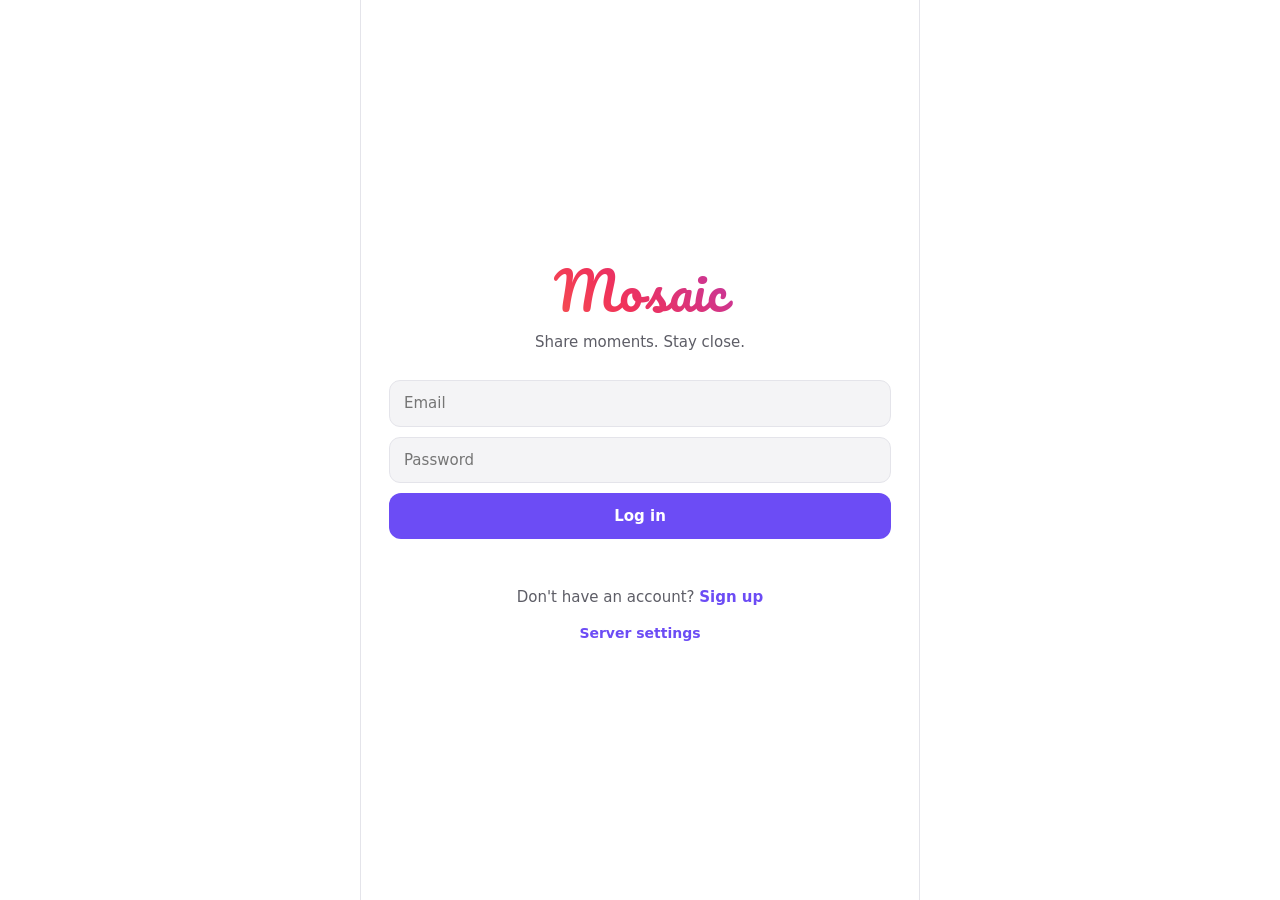
==== mosaic/index.html @ fe1a3946 "Add Mosaic web app Co-Authored-By: Claude Opus 5.5 <noreply@anthropic.com> Claude-Session: https://c" ====
<!doctype html>
<html lang="en">
<head>
  <meta charset="utf-8">
  <meta name="viewport" content="width=device-width, initial-scale=1, maximum-scale=1, user-scalable=no, viewport-fit=cover">
  <meta name="theme-color" content="#ffffff">
  <title>Mosaic</title>
  <style>@font-face { font-family: "Pacifico"; src: url("fonts/pacifico.woff2") format("woff2"); font-display: swap; }</style>
  <link rel="stylesheet" href="app.css">
</head>
<body>
  <div id="app"></div>
  <script src="config.js"></script>
  <script src="lib/supabase.js"></script>
  <script src="js/util.js"></script>
  <script src="js/api-demo.js"></script>
  <script src="js/api-supabase.js"></script>
  <script src="js/app.js"></script>
</body>
</html>
---- mosaic/app.css ----
:root {
  --bg: #ffffff;
  --bg2: #f4f4f6;
  --bg3: #e9e9ee;
  --fg: #111114;
  --fg2: #5d5d66;
  --fg3: #9a9aa4;
  --line: #e4e4ea;
  --accent: #6c4cf5;
  --accent-fg: #ffffff;
  --like: #f0325a;
  --bubble-me: linear-gradient(135deg, #7b5cff, #b14cf0);
  --bubble-them: #efeff3;
  --brand: linear-gradient(45deg, #ff8a3d, #f0325a 45%, #8f3cf2);
  --shadow: 0 8px 30px rgba(0,0,0,.12);
  --safe-top: env(safe-area-inset-top, 0px);
  --safe-bottom: env(safe-area-inset-bottom, 0px);
  color-scheme: light;
}
@media (prefers-color-scheme: dark) {
  :root:not([data-theme="light"]) {
    --bg: #0b0b0d; --bg2: #18181c; --bg3: #26262c; --fg: #f3f3f6; --fg2: #a9a9b3; --fg3: #6d6d77;
    --line: #26262c; --bubble-them: #26262c; --shadow: 0 8px 30px rgba(0,0,0,.5); color-scheme: dark;
  }
}
:root[data-theme="dark"] {
  --bg: #0b0b0d; --bg2: #18181c; --bg3: #26262c; --fg: #f3f3f6; --fg2: #a9a9b3; --fg3: #6d6d77;
  --line: #26262c; --bubble-them: #26262c; --shadow: 0 8px 30px rgba(0,0,0,.5); color-scheme: dark;
}

* { box-sizing: border-box; -webkit-tap-highlight-color: transparent; }
html, body { margin: 0; height: 100%; background: var(--bg); color: var(--fg); overflow: hidden;
  font: 15px/1.35 Roboto, system-ui, -apple-system, "Segoe UI", sans-serif; overscroll-behavior: none; }
button { font: inherit; color: inherit; background: none; border: 0; padding: 0; cursor: pointer; }
input, textarea { font: inherit; color: var(--fg); }
img { display: block; }
a { color: inherit; }
.hidden { display: none !important; }

#app { position: fixed; inset: 0; max-width: 560px; margin: 0 auto; background: var(--bg); overflow: hidden; }
@media (min-width: 600px) { #app { border-left: 1px solid var(--line); border-right: 1px solid var(--line); } }

/* Screens */
.screen { position: absolute; inset: 0; display: flex; flex-direction: column; background: var(--bg);
  padding-top: var(--safe-top); }
.screen.push { animation: slideIn .22s ease-out; }
.screen.pop { animation: slideOut .18s ease-in forwards; }
@keyframes slideIn { from { transform: translateX(30%); opacity: .4 } to { transform: none; opacity: 1 } }
@keyframes slideOut { to { transform: translateX(30%); opacity: 0 } }
.scroll { flex: 1; overflow-y: auto; overflow-x: hidden; -webkit-overflow-scrolling: touch; }

.topbar { height: 54px; display: flex; align-items: center; gap: 8px; padding: 0 8px 0 12px; flex-shrink: 0;
  border-bottom: 1px solid var(--line); }
.topbar.plain { border-bottom-color: transparent; }
.topbar h1 { font-size: 18px; font-weight: 700; margin: 0; flex: 1; min-width: 0; overflow: hidden; text-overflow: ellipsis; white-space: nowrap; }
.logo { font-family: "Pacifico", "Brush Script MT", cursive; font-weight: 400; font-size: 26px !important;
  background: var(--brand); -webkit-background-clip: text; background-clip: text; color: transparent; letter-spacing: .5px; }
.iconbtn { width: 42px; height: 42px; display: grid; place-items: center; border-radius: 50%; position: relative; flex-shrink: 0; }
.iconbtn:active { background: var(--bg2); }
.iconbtn svg { width: 26px; height: 26px; }
.badge { position: absolute; top: 4px; right: 3px; min-width: 18px; height: 18px; padding: 0 5px; border-radius: 9px;
  background: var(--like); color: #fff; font-size: 11px; font-weight: 700; display: grid; place-items: center; border: 2px solid var(--bg); }
.dot { position: absolute; bottom: 3px; left: 50%; width: 5px; height: 5px; margin-left: -2.5px; border-radius: 50%; background: var(--like); }

svg.i { fill: none; stroke: currentColor; stroke-width: 1.9; stroke-linecap: round; stroke-linejoin: round; }
svg.i.filled { fill: currentColor; }

/* Tab bar */
.tabbar { display: flex; border-top: 1px solid var(--line); padding-bottom: var(--safe-bottom); background: var(--bg); flex-shrink: 0; }
.tabbar button { flex: 1; height: 54px; display: grid; place-items: center; position: relative; color: var(--fg); }
.tabbar button svg { width: 27px; height: 27px; }
.tabbar .av { width: 28px; height: 28px; }
.tabbar button.on .av { outline: 2px solid var(--fg); outline-offset: 1px; }

/* Avatars */
.av { border-radius: 50%; object-fit: cover; background: var(--bg3); flex-shrink: 0; width: 36px; height: 36px; }
.av.s24 { width: 24px; height: 24px; } .av.s32 { width: 32px; height: 32px; } .av.s44 { width: 44px; height: 44px; }
.av.s56 { width: 56px; height: 56px; } .av.s86 { width: 86px; height: 86px; }
.ring { padding: 2.5px; border-radius: 50%; background: var(--brand); display: inline-block; }
.ring.seen { background: var(--bg3); }
.ring > .av { border: 2.5px solid var(--bg); display: block; }

/* Stories tray */
.stories { display: flex; gap: 14px; padding: 10px 12px 12px; overflow-x: auto; border-bottom: 1px solid var(--line); scrollbar-width: none; }
.stories::-webkit-scrollbar { display: none; }
.story { display: flex; flex-direction: column; align-items: center; gap: 4px; width: 70px; flex-shrink: 0; }
.story .av { width: 62px; height: 62px; }
.story span { font-size: 12px; max-width: 70px; overflow: hidden; text-overflow: ellipsis; white-space: nowrap; color: var(--fg2); }
.story .plus { position: absolute; right: -2px; bottom: -2px; width: 22px; height: 22px; border-radius: 50%; background: var(--accent);
  color: #fff; display: grid; place-items: center; border: 2.5px solid var(--bg); font-weight: 700; font-size: 15px; line-height: 1; }

/* Post */
.post { border-bottom: 1px solid var(--line); padding-bottom: 10px; }
.post-h { display: flex; align-items: center; gap: 10px; padding: 9px 6px 9px 12px; }
.post-h .who { flex: 1; min-width: 0; }
.uname { font-weight: 650; }
.sub { font-size: 12.5px; color: var(--fg2); }
.media { position: relative; background: var(--bg2); user-select: none; }
.media img { width: 100%; aspect-ratio: 1 / 1; object-fit: cover; }
.burst { position: absolute; left: 50%; top: 50%; width: 96px; height: 96px; margin: -48px; color: #fff; pointer-events: none;
  filter: drop-shadow(0 4px 14px rgba(0,0,0,.35)); animation: burst .8s ease-out forwards; }
@keyframes burst { 0% { transform: scale(0); opacity: 0 } 15% { transform: scale(1.15); opacity: 1 } 30% { transform: scale(.95) } 45%, 75% { transform: scale(1); opacity: 1 } 100% { transform: scale(.6) translateY(-30px); opacity: 0 } }
.actions { display: flex; align-items: center; padding: 4px 4px 0; }
.actions .iconbtn svg { width: 26px; height: 26px; }
.actions .spacer { flex: 1; }
.liked { color: var(--like); }
.liked svg { animation: pop .35s ease; }
@keyframes pop { 40% { transform: scale(1.3) } }
.post .meta { padding: 0 14px; display: flex; flex-direction: column; gap: 3px; }
.post .meta .muted { color: var(--fg2); }
.caption { white-space: pre-wrap; word-wrap: break-word; }
.time { font-size: 11.5px; color: var(--fg3); text-transform: uppercase; letter-spacing: .3px; }
.mention { color: var(--accent); font-weight: 500; }

/* Grids */
.grid { display: grid; grid-template-columns: repeat(3, 1fr); gap: 2px; }
.grid button { aspect-ratio: 1; overflow: hidden; background: var(--bg2); }
.grid img { width: 100%; height: 100%; object-fit: cover; }

/* Profile */
.prof { padding: 14px 16px 6px; }
.prof-top { display: flex; align-items: center; gap: 22px; }
.counts { flex: 1; display: flex; justify-content: space-around; text-align: center; }
.counts b { display: block; font-size: 17px; }
.counts span { font-size: 13px; color: var(--fg2); }
.prof .name { font-weight: 650; margin-top: 10px; }
.prof .bio { white-space: pre-wrap; margin-top: 2px; }
.row { display: flex; gap: 8px; }
.btn { height: 36px; border-radius: 9px; padding: 0 16px; font-weight: 600; font-size: 14px; background: var(--bg3); color: var(--fg);
  display: inline-flex; align-items: center; justify-content: center; gap: 6px; }
.btn.primary { background: var(--accent); color: var(--accent-fg); }
.btn.block { flex: 1; }
.btn.big { height: 46px; border-radius: 12px; font-size: 15px; width: 100%; }
.btn:disabled { opacity: .5; }
.btn:active { filter: brightness(.92); }
.tabs { display: flex; border-top: 1px solid var(--line); margin-top: 14px; }
.tabs button { flex: 1; height: 46px; display: grid; place-items: center; color: var(--fg3); border-bottom: 1.5px solid transparent; }
.tabs button.on { color: var(--fg); border-bottom-color: var(--fg); }
.tabs svg { width: 24px; height: 24px; }

/* Lists */
.list-item { display: flex; align-items: center; gap: 12px; padding: 9px 14px; width: 100%; text-align: left; }
.list-item:active { background: var(--bg2); }
.list-item .grow { flex: 1; min-width: 0; }
.list-item .grow > div { overflow: hidden; text-overflow: ellipsis; white-space: nowrap; }
.list-item .thumb { width: 44px; height: 44px; object-fit: cover; border-radius: 4px; }
.unread .uname, .unread .sub { font-weight: 700; color: var(--fg); }
.udot { width: 9px; height: 9px; border-radius: 50%; background: var(--accent); }
.section-h { font-weight: 700; padding: 14px 14px 6px; font-size: 15px; }
.empty { text-align: center; color: var(--fg2); padding: 48px 32px; }
.empty svg { width: 64px; height: 64px; stroke-width: 1.3; margin-bottom: 8px; color: var(--fg); }
.empty h3 { color: var(--fg); margin: 6px 0; font-size: 20px; }

/* Inputs */
.field { width: 100%; border: 1px solid var(--line); background: var(--bg2); border-radius: 11px; padding: 12px 14px; outline: none; }
.field:focus { border-color: var(--accent); }
textarea.field { resize: none; min-height: 90px; }
.searchbar { margin: 8px 12px; display: flex; align-items: center; gap: 8px; background: var(--bg2); border-radius: 11px; padding: 0 12px; }
.searchbar input { flex: 1; border: 0; background: none; height: 40px; outline: none; }
.searchbar svg { width: 18px; height: 18px; color: var(--fg3); }
label.lbl { display: block; font-size: 13px; color: var(--fg2); margin: 14px 0 6px; }
.form { padding: 0 18px 30px; }

/* Composer bar */
.composer { display: flex; align-items: flex-end; gap: 8px; padding: 8px 10px calc(8px + var(--safe-bottom)); border-top: 1px solid var(--line); background: var(--bg); flex-shrink: 0; }
.composer .box { flex: 1; display: flex; align-items: flex-end; background: var(--bg2); border-radius: 22px; padding: 2px 4px 2px 14px; min-height: 44px; }
.composer textarea { flex: 1; border: 0; background: none; outline: none; resize: none; padding: 11px 0; max-height: 120px; line-height: 1.35; }
.composer .send { color: var(--accent); font-weight: 700; padding: 0 10px; height: 40px; }
.composer .send:disabled { opacity: .4; }

/* Chat */
.chat { padding: 10px 12px 6px; display: flex; flex-direction: column; gap: 2px; }
.msg { display: flex; align-items: flex-end; gap: 6px; max-width: 80%; position: relative; }
.msg.me { align-self: flex-end; flex-direction: row-reverse; }
.msg .bub { padding: 9px 13px; border-radius: 20px; background: var(--bubble-them); white-space: pre-wrap; word-wrap: break-word; overflow-wrap: anywhere; user-select: text; }
.msg.me .bub { background: var(--bubble-me); color: #fff; }
.msg .bub.img { padding: 0; overflow: hidden; background: none; border-radius: 18px; }
.msg .bub.img img { max-width: 230px; max-height: 300px; object-fit: cover; }
.msg .bub.shared { padding: 0; overflow: hidden; width: 220px; background: var(--bg2); color: var(--fg); border: 1px solid var(--line); }
.msg .bub.shared .sh { display: flex; align-items: center; gap: 8px; padding: 8px 10px; font-weight: 600; font-size: 13.5px; }
.msg .bub.shared > img { width: 100%; aspect-ratio: 1; object-fit: cover; }
.msg .bub.shared .cap { padding: 8px 10px; font-size: 13px; color: var(--fg2); max-height: 54px; overflow: hidden; }
.msg .story-ref { font-size: 12px; color: var(--fg2); margin-bottom: 3px; }
.msg .story-ref img { width: 70px; height: 110px; object-fit: cover; border-radius: 10px; margin-top: 4px; }
.msg .col { display: flex; flex-direction: column; align-items: flex-start; min-width: 0; }
.msg.me .col { align-items: flex-end; }
.msg .av { width: 26px; height: 26px; }
.msg .av.ghost { visibility: hidden; }
.msg .heart { position: absolute; bottom: -9px; font-size: 12px; background: var(--bg); border: 1px solid var(--line); border-radius: 10px; padding: 1px 5px; color: var(--like); }
.msg.me .heart { right: 6px; } .msg:not(.me) .heart { left: 38px; }
.msg.hasheart { margin-bottom: 12px; }
.gap { height: 8px; }
.daysep { text-align: center; font-size: 12px; color: var(--fg3); margin: 12px 0 6px; }
.seen { align-self: flex-end; font-size: 12px; color: var(--fg3); margin-top: 3px; padding-right: 4px; }
.msg .bub.typing { display: flex; gap: 4px; padding: 14px 15px; }
.typing i { width: 7px; height: 7px; border-radius: 50%; background: var(--fg3); animation: blink 1.2s infinite; }
.typing i:nth-child(2) { animation-delay: .2s } .typing i:nth-child(3) { animation-delay: .4s }
@keyframes blink { 0%, 60%, 100% { opacity: .3; transform: none } 30% { opacity: 1; transform: translateY(-3px) } }

/* Story viewer */
.viewer { position: absolute; inset: 0; background: #000; z-index: 40; display: flex; flex-direction: column; color: #fff; padding-top: var(--safe-top); }
.viewer .bars { display: flex; gap: 3px; padding: 8px 8px 0; }
.viewer .bars div { flex: 1; height: 2.5px; background: rgba(255,255,255,.35); border-radius: 2px; overflow: hidden; }
.viewer .bars div i { display: block; height: 100%; width: 0; background: #fff; }
.viewer .vh { display: flex; align-items: center; gap: 10px; padding: 10px 6px 10px 12px; z-index: 2; }
.viewer .vh .uname { flex: 0 1 auto; }
.viewer .vh .sub { color: rgba(255,255,255,.7); flex: 1; }
.viewer .stage { flex: 1; position: relative; display: grid; place-items: center; overflow: hidden; }
.viewer .stage img { max-width: 100%; max-height: 100%; object-fit: contain; }
.viewer .tapl, .viewer .tapr { position: absolute; top: 0; bottom: 0; }
.viewer .tapl { left: 0; width: 33%; } .viewer .tapr { right: 0; width: 67%; }
.viewer .reply { display: flex; gap: 8px; padding: 10px 12px calc(12px + var(--safe-bottom)); align-items: center; }
.viewer .reply input { flex: 1; height: 44px; border-radius: 22px; border: 1px solid rgba(255,255,255,.5); background: transparent; color: #fff; padding: 0 16px; outline: none; }
.viewer .reply input::placeholder { color: rgba(255,255,255,.75); }
.viewer .iconbtn { color: #fff; }

/* Sheets, toasts, dialogs */
.scrim { position: absolute; inset: 0; background: rgba(0,0,0,.45); z-index: 50; animation: fade .15s; display: flex; align-items: flex-end; }
@keyframes fade { from { opacity: 0 } }
.sheet { width: 100%; background: var(--bg); border-radius: 18px 18px 0 0; padding: 8px 0 calc(10px + var(--safe-bottom)); max-height: 80%; display: flex; flex-direction: column; animation: up .2s ease-out; }
@keyframes up { from { transform: translateY(40%) } }
.sheet .grab { width: 40px; height: 4px; border-radius: 2px; background: var(--bg3); margin: 2px auto 8px; }
.sheet .sheet-h { text-align: center; font-weight: 700; padding: 4px 0 10px; border-bottom: 1px solid var(--line); }
.sheet .opt { padding: 15px 20px; text-align: left; width: 100%; font-size: 16px; }
.sheet .opt.danger { color: var(--like); font-weight: 600; }
.sheet .opt:active { background: var(--bg2); }
.toast { position: absolute; left: 50%; bottom: calc(80px + var(--safe-bottom)); transform: translateX(-50%); background: var(--fg); color: var(--bg);
  padding: 10px 18px; border-radius: 22px; z-index: 60; font-size: 14px; box-shadow: var(--shadow); animation: fade .2s; max-width: 90%; text-align: center; }

/* Auth */
.auth { justify-content: center; }
.auth .inner { padding: 24px 28px; display: flex; flex-direction: column; gap: 10px; }
.auth .logo { text-align: center; font-size: 52px !important; margin: 0 0 4px; line-height: 1.3; }
.auth .tag { text-align: center; color: var(--fg2); margin: -6px 0 18px; }
.auth .err { color: var(--like); font-size: 13.5px; text-align: center; min-height: 18px; }
.auth .swap { text-align: center; color: var(--fg2); margin-top: 10px; }
.auth .swap button { color: var(--accent); font-weight: 650; }
.demo-note { margin: 0 auto; font-size: 12.5px; color: var(--fg2); background: var(--bg2); padding: 8px 12px; border-radius: 10px; text-align: center; }
.linkbtn { color: var(--accent); font-weight: 600; font-size: 14px; }

/* Create */
.preview { position: relative; background: var(--bg2); }
.preview img, .preview canvas { width: 100%; aspect-ratio: 1; object-fit: cover; }
.filters { display: flex; gap: 10px; overflow-x: auto; padding: 12px; scrollbar-width: none; }
.filters button { flex-shrink: 0; display: flex; flex-direction: column; align-items: center; gap: 5px; font-size: 12px; color: var(--fg2); }
.filters img { width: 74px; height: 74px; object-fit: cover; border-radius: 6px; border: 2px solid transparent; }
.filters button.on { color: var(--fg); font-weight: 650; }
.filters button.on img { border-color: var(--accent); }
.pick { margin: 30px auto; display: flex; flex-direction: column; align-items: center; gap: 14px; color: var(--fg2); text-align: center; padding: 0 30px; }
.pick svg { width: 80px; height: 80px; stroke-width: 1.2; color: var(--fg); }
.seg { display: flex; background: var(--bg2); border-radius: 10px; padding: 3px; margin: 10px 14px 0; }
.seg button { flex: 1; height: 34px; border-radius: 8px; font-weight: 600; color: var(--fg2); font-size: 14px; }
.seg button.on { background: var(--bg); color: var(--fg); box-shadow: 0 1px 3px rgba(0,0,0,.12); }

/* Settings */
.set-row { display: flex; align-items: center; gap: 14px; padding: 14px 18px; width: 100%; text-align: left; font-size: 15.5px; }
.set-row:active { background: var(--bg2); }
.set-row svg { width: 24px; height: 24px; }
.set-row .val { margin-left: auto; color: var(--fg2); font-size: 14px; }
.about { text-align: center; padding: 30px 24px; color: var(--fg2); font-size: 14px; }
.about .logo { font-size: 42px !important; display: block; }

.spinner { width: 28px; height: 28px; border: 3px solid var(--bg3); border-top-color: var(--accent); border-radius: 50%; animation: spin .8s linear infinite; margin: 30px auto; }
@keyframes spin { to { transform: rotate(360deg) } }
.loadmore { height: 1px; }
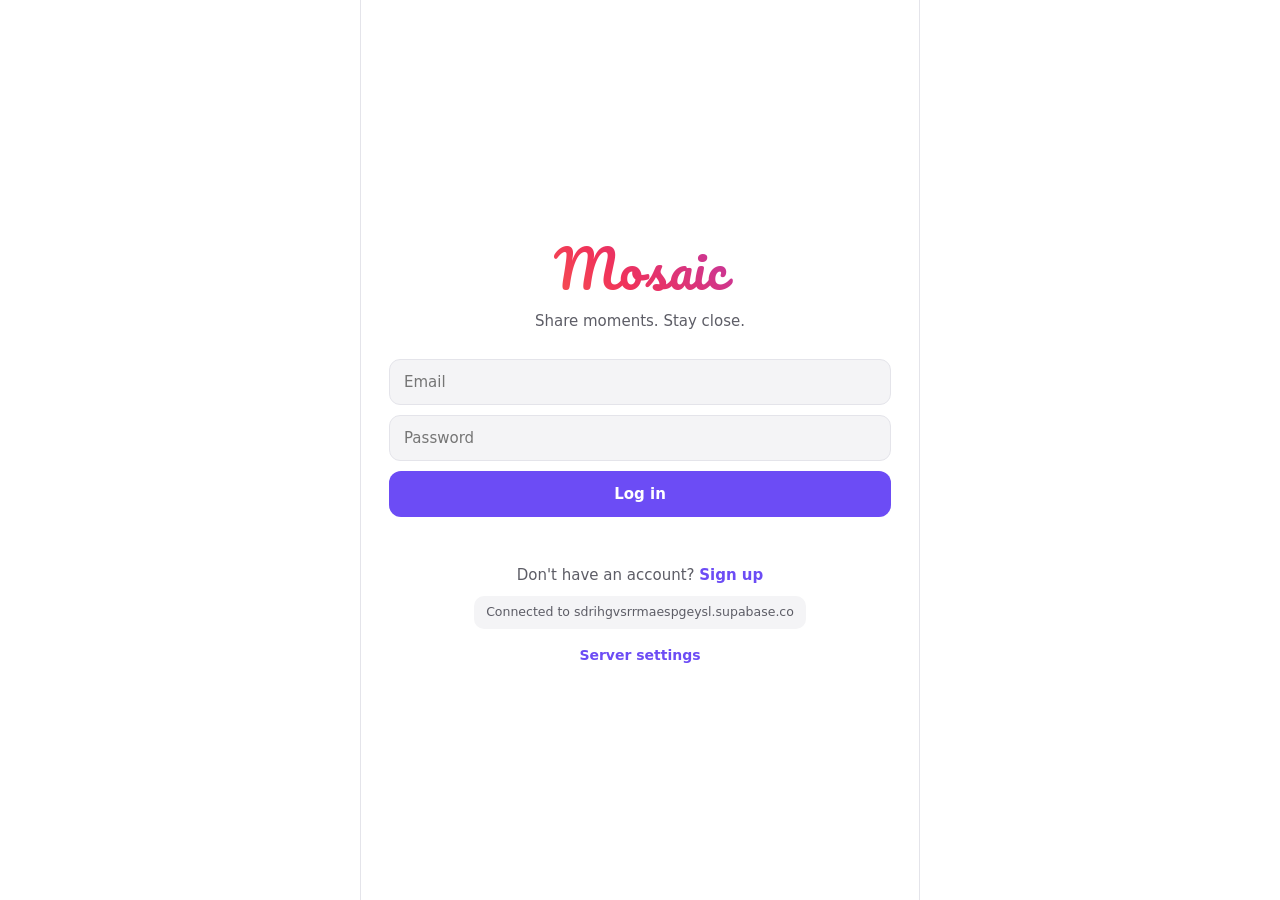
==== commit b6219120: "Mosaic web 1.1: carousels, video and reels, story editor, groups, voice, privacy Co-Authored-By: Cla" ====
--- a/mosaic/index.html
+++ b/mosaic/index.html
@@ -16,5 +16,11 @@
   <script src="js/api-demo.js"></script>
   <script src="js/api-supabase.js"></script>
   <script src="js/app.js"></script>
+  <script src="js/feed.js"></script>
+  <script src="js/profile.js"></script>
+  <script src="js/create.js"></script>
+  <script src="js/stories.js"></script>
+  <script src="js/chat.js"></script>
+  <script src="js/main.js"></script>
 </body>
 </html>
--- a/mosaic/app.css
+++ b/mosaic/app.css
@@ -35,7 +35,7 @@
 input, textarea { font: inherit; color: var(--fg); }
 img { display: block; }
 a { color: inherit; }
-.hidden { display: none !important; }
+.hidden, [hidden] { display: none !important; }
 
 #app { position: fixed; inset: 0; max-width: 560px; margin: 0 auto; background: var(--bg); overflow: hidden; }
 @media (min-width: 600px) { #app { border-left: 1px solid var(--line); border-right: 1px solid var(--line); } }
@@ -263,3 +263,180 @@
 .spinner { width: 28px; height: 28px; border: 3px solid var(--bg3); border-top-color: var(--accent); border-radius: 50%; animation: spin .8s linear infinite; margin: 30px auto; }
 @keyframes spin { to { transform: rotate(360deg) } }
 .loadmore { height: 1px; }
+
+/* ===================== Update 2 ===================== */
+/* Media carousel */
+.media .track { display: flex; overflow-x: auto; scroll-snap-type: x mandatory; scrollbar-width: none; }
+.media .track::-webkit-scrollbar { display: none; }
+.media .slide { flex: 0 0 100%; scroll-snap-align: center; aspect-ratio: 1 / 1; background: #000; display: grid; place-items: center; }
+.media .slide img { width: 100%; height: 100%; aspect-ratio: auto; object-fit: cover; }
+.media .slide video { width: 100%; height: 100%; object-fit: cover; }
+.media .counter, .preview .counter { position: absolute; top: 10px; right: 10px; background: rgba(0,0,0,.6); color: #fff; font-size: 12px; font-weight: 600; padding: 3px 9px; border-radius: 12px; }
+.mutebtn, .tagbtn { position: absolute; bottom: 10px; width: 30px; height: 30px; border-radius: 50%; background: rgba(0,0,0,.6); color: #fff; display: grid; place-items: center; }
+.mutebtn { right: 10px; } .tagbtn { left: 10px; }
+.mutebtn svg, .tagbtn svg { width: 16px; height: 16px; }
+.taglist { position: absolute; left: 10px; bottom: 48px; display: flex; flex-wrap: wrap; gap: 6px; max-width: 80%; }
+.taglist button { background: rgba(0,0,0,.75); color: #fff; font-size: 13px; font-weight: 600; padding: 5px 10px; border-radius: 6px; }
+.dots { display: flex; gap: 4px; align-items: center; margin: 0 auto; position: absolute; left: 50%; transform: translateX(-50%); }
+.actions { position: relative; }
+.dots i { width: 6px; height: 6px; border-radius: 50%; background: var(--bg3); }
+.dots i.on { background: var(--accent); }
+.post-h .who .sub { overflow: hidden; text-overflow: ellipsis; white-space: nowrap; }
+.grid button { position: relative; }
+.gbadge { position: absolute; top: 6px; right: 6px; color: #fff; filter: drop-shadow(0 1px 2px rgba(0,0,0,.6)); }
+.gbadge svg { width: 18px; height: 18px; }
+
+/* Comments */
+.comment.child { padding-left: 54px; }
+.clike { width: 32px; height: 32px; }
+.clike svg { width: 15px; height: 15px; }
+.viewreplies { display: flex; align-items: center; gap: 10px; padding: 2px 14px 8px 58px; font-size: 13px; color: var(--fg2); font-weight: 600; }
+.viewreplies i { width: 24px; height: 1px; background: var(--fg3); }
+.replying { display: flex; align-items: center; justify-content: space-between; padding: 4px 6px 4px 16px; background: var(--bg2); color: var(--fg2); font-size: 13.5px; }
+
+/* Presence */
+.avwrap { position: relative; display: inline-block; flex-shrink: 0; }
+.online { position: absolute; right: 1px; bottom: 1px; width: 13px; height: 13px; border-radius: 50%; background: #22c55e; border: 2.5px solid var(--bg); }
+.online.inline { position: static; display: inline-block; width: 9px; height: 9px; border: 0; margin-right: 6px; vertical-align: 1px; }
+.prof .status { margin-top: 2px; }
+.lockico svg { width: 16px; height: 16px; margin-right: 4px; vertical-align: -2px; }
+
+/* Chips, hashtags */
+.chips { display: flex; flex-wrap: wrap; gap: 8px; padding: 0 14px 6px; }
+.chip { background: var(--bg2); border: 1px solid var(--line); border-radius: 16px; padding: 6px 12px; font-size: 13.5px; font-weight: 600; }
+.hashicon, .hashbig { width: 44px; height: 44px; border-radius: 50%; border: 1px solid var(--line); display: grid; place-items: center; flex-shrink: 0; }
+.hashicon svg { width: 20px; height: 20px; }
+.taghead { display: flex; align-items: center; gap: 16px; padding: 18px 16px; }
+.hashbig { width: 76px; height: 76px; }
+.hashbig svg { width: 34px; height: 34px; }
+.taghead b { font-size: 18px; }
+
+/* Activity */
+.avstack { position: relative; width: 44px; height: 44px; flex-shrink: 0; }
+.avstack .av { position: absolute; border: 2px solid var(--bg); }
+.avstack .av:first-child { top: 0; left: 0; } .avstack .av:nth-child(2) { bottom: 0; right: 0; }
+.check { width: 24px; height: 24px; border-radius: 50%; border: 2px solid var(--fg3); display: grid; place-items: center; flex-shrink: 0; }
+.check.on { background: var(--accent); border-color: var(--accent); color: #fff; }
+.check svg { width: 16px; height: 16px; stroke-width: 2.6; }
+
+/* Settings */
+.set-group { font-size: 13px; font-weight: 700; color: var(--fg2); text-transform: uppercase; letter-spacing: .5px; padding: 18px 18px 4px; }
+.set-row .grow { flex: 1; display: flex; flex-direction: column; gap: 2px; }
+.set-row.toggle { cursor: pointer; align-items: flex-start; }
+.set-row.toggle svg { margin-top: 2px; }
+.set-row input[type=checkbox] { appearance: none; width: 46px; height: 28px; border-radius: 14px; background: var(--bg3); position: relative; flex-shrink: 0; transition: background .2s; margin: 0; cursor: pointer; }
+.set-row input[type=checkbox]::after { content: ""; position: absolute; top: 3px; left: 3px; width: 22px; height: 22px; border-radius: 50%; background: #fff; box-shadow: 0 1px 3px rgba(0,0,0,.3); transition: transform .2s; }
+.set-row input[type=checkbox]:checked { background: var(--accent); }
+.set-row input[type=checkbox]:checked::after { transform: translateX(18px); }
+.set-row input[type=checkbox]:focus-visible { outline: 2px solid var(--accent); outline-offset: 2px; }
+
+/* Create */
+.pv-stage { aspect-ratio: 1; background: #000; display: grid; place-items: center; overflow: hidden; }
+.pv-stage canvas, .pv-stage video { width: 100%; height: 100%; object-fit: cover; }
+.pv-stage video { object-fit: contain; }
+.pv-del, .pv-nav { position: absolute; width: 32px; height: 32px; border-radius: 50%; background: rgba(0,0,0,.6); color: #fff; display: grid; place-items: center; }
+.pv-del { top: 10px; left: 10px; }
+.pv-nav { top: 50%; margin-top: -16px; }
+.pv-nav.prev { left: 10px; } .pv-nav.next { right: 10px; }
+.pv-del svg, .pv-nav svg { width: 18px; height: 18px; }
+.btn svg { width: 18px; height: 18px; }
+.btn:disabled { pointer-events: none; }
+
+/* Reels */
+.reels { background: #000; color: #fff; }
+.reels-top { position: absolute; top: 0; left: 0; right: 0; z-index: 3; display: flex; align-items: center; padding: 6px 8px 6px 16px; padding-top: calc(6px + var(--safe-top)); }
+.reels-top h1 { flex: 1; margin: 0; font-size: 22px; }
+.reels-top .iconbtn { color: #fff; }
+.reel-track { flex: 1; overflow-y: auto; scroll-snap-type: y mandatory; scrollbar-width: none; }
+.reel-track::-webkit-scrollbar { display: none; }
+.reel { height: 100%; scroll-snap-align: start; scroll-snap-stop: always; position: relative; display: grid; place-items: center; background: #000; overflow: hidden; }
+.reel video { width: 100%; height: 100%; object-fit: cover; }
+.reel-side { position: absolute; right: 8px; bottom: 90px; display: flex; flex-direction: column; align-items: center; gap: 4px; font-size: 13px; font-weight: 600; text-shadow: 0 1px 3px rgba(0,0,0,.6); }
+.reel-side button { width: 44px; height: 44px; display: grid; place-items: center; color: #fff; filter: drop-shadow(0 1px 3px rgba(0,0,0,.5)); }
+.reel-side button svg { width: 30px; height: 30px; }
+.reel-side span { margin-bottom: 10px; }
+.reel-side .liked { color: var(--like); }
+.reel-info { position: absolute; left: 14px; right: 70px; bottom: 18px; text-shadow: 0 1px 3px rgba(0,0,0,.7); display: flex; flex-direction: column; gap: 8px; }
+.reel-info .av { border: 1.5px solid #fff; }
+.reel-cap { font-size: 14px; max-height: 60px; overflow: hidden; }
+.reel-cap .mention { color: #fff; font-weight: 700; }
+.reel-mute { position: absolute; top: calc(60px + var(--safe-top)); right: 12px; width: 34px; height: 34px; border-radius: 50%; background: rgba(0,0,0,.5); color: #fff; display: grid; place-items: center; }
+.reel-mute svg { width: 18px; height: 18px; }
+.reel-empty { color: #ddd; height: 100%; display: flex; flex-direction: column; align-items: center; justify-content: center; }
+.reel-empty svg, .reel-empty h3 { color: #fff; }
+.dark-tabbar .tabbar { background: #000; border-top-color: #222; }
+.dark-tabbar .tabbar button { color: #fff; }
+.dark-tabbar .tabbar button.on .av { outline-color: #fff; }
+svg.i.bold { stroke-width: 2.6; }
+
+/* Story editor */
+.story-editor { background: #000 !important; color: #fff; }
+.se-top { display: flex; align-items: center; padding: 6px 8px; gap: 4px; z-index: 3; }
+.se-top .iconbtn { color: #fff; }
+.se-top .iconbtn.active { background: rgba(255,255,255,.2); }
+.se-stage-wrap { flex: 1; min-height: 0; display: grid; place-items: center; position: relative; padding: 0 8px; }
+.se-stage { position: relative; height: 100%; max-height: 100%; aspect-ratio: 9 / 16; max-width: 100%; border-radius: 14px; overflow: hidden; touch-action: none; }
+.se-stage canvas { position: absolute; inset: 0; width: 100%; height: 100%; }
+.se-draw { pointer-events: none; }
+.se-layer { position: absolute; inset: 0; }
+.se-item { position: absolute; transform: translate(-50%, -50%); white-space: pre; text-align: center; font-weight: 700; line-height: 1.2; cursor: grab; user-select: none; touch-action: none; text-shadow: 0 1px 6px rgba(0,0,0,.45); }
+.se-item.boxed { text-shadow: none; padding: .2em .45em; border-radius: .3em; }
+.se-trash { position: absolute; bottom: 14px; left: 50%; margin-left: -26px; width: 52px; height: 52px; border-radius: 50%; background: rgba(0,0,0,.55); color: #fff; display: grid; place-items: center; border: 2px solid rgba(255,255,255,.6); transition: transform .15s; }
+.se-trash.hot { transform: scale(1.25); background: var(--like); }
+.se-size { position: absolute; top: 10px; right: 18px; display: flex; flex-direction: column; gap: 8px; z-index: 4; }
+.se-size button { width: 42px; height: 42px; border-radius: 50%; background: rgba(0,0,0,.6); color: #fff; font-weight: 700; display: grid; place-items: center; }
+.se-size svg { width: 20px; height: 20px; }
+.se-colors { display: flex; gap: 10px; justify-content: center; padding: 10px; }
+.se-colors .sw { width: 30px; height: 30px; border-radius: 50%; border: 2px solid rgba(255,255,255,.7); }
+.se-colors .sw.on { transform: scale(1.2); border-color: #fff; box-shadow: 0 0 0 2px rgba(255,255,255,.4); }
+.se-bottom { display: flex; align-items: center; gap: 10px; padding: 10px 14px calc(12px + var(--safe-bottom)); }
+.se-bottom .sub { flex: 1; font-size: 12.5px; }
+.se-textedit { position: absolute; inset: 0; background: rgba(0,0,0,.75); z-index: 20; display: flex; flex-direction: column; padding-top: var(--safe-top); }
+.se-textedit textarea { flex: 1; margin: 20px; border: 0; outline: none; resize: none; background: transparent; font-size: 34px; font-weight: 700; text-align: center; padding: 12px; border-radius: 12px; }
+.sticker-grid { display: grid; grid-template-columns: repeat(6, 1fr); gap: 6px; padding: 10px 14px; }
+.sticker-grid button { font-size: 32px; padding: 6px; border-radius: 10px; }
+.sticker-grid button:active { background: var(--bg2); }
+
+/* Chat */
+.active-row { display: flex; gap: 14px; padding: 6px 12px 12px; overflow-x: auto; border-bottom: 1px solid var(--line); scrollbar-width: none; }
+.avgroup { position: relative; display: inline-block; flex-shrink: 0; width: 56px; height: 56px; }
+.avgroup.s32 { width: 32px; height: 32px; } .avgroup.s44 { width: 44px; height: 44px; } .avgroup.s86 { width: 86px; height: 86px; }
+.avgroup .av { position: absolute; width: 70%; height: 70%; border: 2px solid var(--bg); }
+.avgroup .g1 { top: 0; left: 0; } .avgroup .g2 { bottom: 0; right: 0; }
+.chat-banner { background: var(--bg2); color: var(--fg2); text-align: center; padding: 10px; font-size: 13.5px; }
+.sysmsg { align-self: center; font-size: 12.5px; color: var(--fg2); margin: 8px 0; text-align: center; max-width: 85%; }
+.sender { font-size: 12px; color: var(--fg2); margin: 0 0 2px 12px; }
+.quote { font-size: 12px; color: var(--fg2); margin-bottom: 3px; max-width: 240px; cursor: pointer; }
+.quote span { display: block; margin-bottom: 2px; }
+.quote div { background: var(--bg2); border-radius: 14px; padding: 7px 11px; color: var(--fg2); overflow: hidden; text-overflow: ellipsis; white-space: nowrap; opacity: .85; }
+.msg.me .quote { text-align: right; }
+.reacts { position: absolute; bottom: -12px; background: var(--bg); border: 1px solid var(--line); border-radius: 12px; padding: 1px 6px; font-size: 13px; display: flex; align-items: center; gap: 2px; box-shadow: 0 1px 3px rgba(0,0,0,.08); }
+.reacts b { font-size: 11px; color: var(--fg2); margin-left: 2px; }
+.msg.me .reacts { right: 8px; } .msg:not(.me) .reacts { left: 40px; }
+.msg.hasheart { margin-bottom: 16px; }
+.msg { transition: transform .15s; }
+.msg.flash .bub { animation: flash 1.2s; }
+@keyframes flash { 30% { filter: brightness(.75); } }
+.avbtn { padding: 0; flex-shrink: 0; }
+.reactbar { display: flex; justify-content: space-around; padding: 4px 10px 10px; border-bottom: 1px solid var(--line); }
+.reactbar button { font-size: 30px; width: 48px; height: 48px; border-radius: 50%; transition: transform .1s; }
+.reactbar button:active { transform: scale(1.25); }
+.reactbar button.on { background: var(--bg2); }
+.bub.audio { display: flex; align-items: center; gap: 10px; min-width: 190px; padding: 8px 14px 8px 8px !important; }
+.playbtn { width: 32px; height: 32px; border-radius: 50%; display: grid; place-items: center; background: rgba(255,255,255,.25); flex-shrink: 0; }
+.msg:not(.me) .playbtn { background: var(--accent); color: #fff; }
+.playbtn svg { width: 16px; height: 16px; }
+.abar { flex: 1; height: 3px; border-radius: 2px; background: currentColor; opacity: .35; position: relative; overflow: hidden; }
+.abar i { position: absolute; left: 0; top: 0; bottom: 0; width: 0; background: currentColor; opacity: 1; }
+.adur { font-size: 12px; font-variant-numeric: tabular-nums; }
+.composer .mic { width: 40px; height: 40px; color: var(--fg2); }
+.composer .mic svg { width: 22px; height: 22px; }
+.replybar { display: flex; align-items: center; gap: 6px; padding: 8px 6px 4px 16px; border-top: 1px solid var(--line); background: var(--bg); }
+.rb-who { font-size: 13px; font-weight: 600; }
+.rb-text { font-size: 13px; color: var(--fg2); overflow: hidden; text-overflow: ellipsis; white-space: nowrap; }
+.recbar { display: flex; align-items: center; gap: 10px; padding: 8px 10px calc(8px + var(--safe-bottom)); border-top: 1px solid var(--line); }
+.recdot { width: 10px; height: 10px; border-radius: 50%; background: var(--like); animation: blink 1s infinite; }
+.rectime { font-variant-numeric: tabular-nums; font-weight: 600; }
+.addcircle { width: 44px; height: 44px; border-radius: 50%; border: 1px solid var(--line); display: grid; place-items: center; }
+.addcircle svg { width: 22px; height: 22px; }
+@media (prefers-reduced-motion: reduce) { *, *::before, *::after { animation-duration: .01ms !important; transition-duration: .01ms !important; } }
